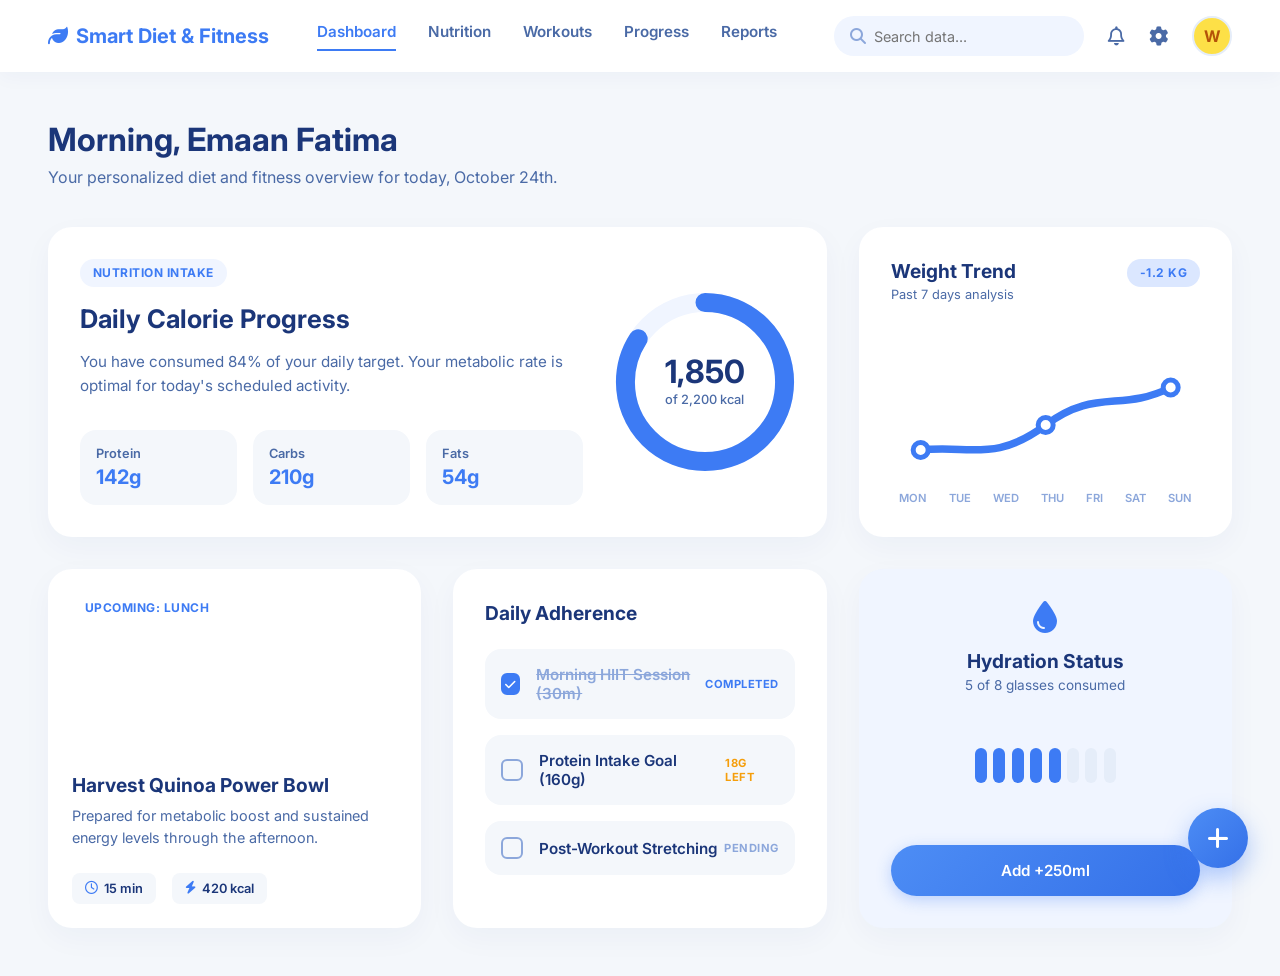
==== frontend/dashboard.html @ 9cf8b8e8 "Initial commit" ====
<!DOCTYPE html>
<html lang="en">
<head>
    <meta charset="UTF-8">
    <meta name="viewport" content="width=device-width, initial-scale=1.0">
    <title>Dashboard - Smart Diet & Fitness</title>
    
    <!-- Inter Font -->
    <link rel="preconnect" href="https://fonts.googleapis.com">
    <link rel="preconnect" href="https://fonts.gstatic.com" crossorigin>
    <link href="https://fonts.googleapis.com/css2?family=Inter:wght@400;500;600;700&display=swap" rel="stylesheet">
    
    <!-- FontAwesome for Icons -->
    <link rel="stylesheet" href="https://cdnjs.cloudflare.com/ajax/libs/font-awesome/6.4.0/css/all.min.css">

    <style>
        :root {
            /* Color Palette from previous designs */
            --bg-body: #f4f7fb;
            --text-dark: #1b3679;
            --text-medium: #4a6aa6;
            --text-light: #8ca7db;
            --primary-blue: #3d7bf4;
            --primary-blue-hover: #2960cc;
            --input-bg: #f0f5ff;
            --bg-right: #ffffff;
            --border-light: #e5edf9;
            
            /* Gradients */
            --btn-gradient: linear-gradient(135deg, #4d8df5 0%, #3470e8 100%);
            --btn-gradient-hover: linear-gradient(135deg, #3d7bf4 0%, #2056c7 100%);
        }

        * {
            margin: 0;
            padding: 0;
            box-sizing: border-box;
            font-family: 'Inter', sans-serif;
        }

        body {
            background-color: var(--bg-body);
            color: var(--text-dark);
            min-height: 100vh;
            overflow-x: hidden;
        }

        /* --- Animations --- */
        .fade-in {
            opacity: 0;
            transform: translateY(20px);
            transition: opacity 0.8s ease, transform 0.8s ease;
        }

        .fade-in.visible {
            opacity: 1;
            transform: translateY(0);
        }

        .delay-1 { transition-delay: 0.1s; }
        .delay-2 { transition-delay: 0.2s; }
        .delay-3 { transition-delay: 0.3s; }
        .delay-4 { transition-delay: 0.4s; }

        /* --- Navbar --- */
        .navbar {
            background-color: var(--bg-right);
            padding: 1rem 3rem;
            display: flex;
            align-items: center;
            justify-content: space-between;
            box-shadow: 0 4px 20px rgba(27, 54, 121, 0.04);
            position: sticky;
            top: 0;
            z-index: 100;
        }

        .nav-left {
            display: flex;
            align-items: center;
            gap: 3rem;
        }

        .logo {
            font-size: 1.25rem;
            font-weight: 700;
            color: var(--primary-blue);
            display: flex;
            align-items: center;
            gap: 0.5rem;
        }

        .nav-links {
            display: flex;
            gap: 2rem;
        }

        .nav-links a {
            text-decoration: none;
            color: var(--text-medium);
            font-weight: 600;
            font-size: 0.95rem;
            transition: color 0.3s ease;
            padding-bottom: 0.5rem;
            border-bottom: 2px solid transparent;
        }

        .nav-links a:hover {
            color: var(--primary-blue);
        }

        .nav-links a.active {
            color: var(--primary-blue);
            border-bottom: 2px solid var(--primary-blue);
        }

        .nav-right {
            display: flex;
            align-items: center;
            gap: 1.5rem;
        }

        .search-bar {
            position: relative;
        }

        .search-bar i {
            position: absolute;
            left: 1rem;
            top: 50%;
            transform: translateY(-50%);
            color: var(--text-light);
        }

        .search-bar input {
            background-color: var(--input-bg);
            border: none;
            padding: 0.7rem 1rem 0.7rem 2.5rem;
            border-radius: 50px;
            font-size: 0.9rem;
            color: var(--text-dark);
            outline: none;
            width: 250px;
            transition: all 0.3s ease;
        }

        .search-bar input:focus {
            background-color: #fff;
            box-shadow: 0 0 0 2px var(--primary-blue);
        }

        .icon-btn {
            background: none;
            border: none;
            font-size: 1.2rem;
            color: var(--text-medium);
            cursor: pointer;
            transition: color 0.3s ease;
        }

        .icon-btn:hover {
            color: var(--primary-blue);
        }

        .user-avatar {
            width: 40px;
            height: 40px;
            border-radius: 50%;
            background-color: #fde047;
            display: flex;
            align-items: center;
            justify-content: center;
            color: #b45309;
            font-weight: 700;
            border: 2px solid var(--border-light);
            cursor: pointer;
        }

        /* --- Main Dashboard Content --- */
        .dashboard-container {
            padding: 3rem;
            max-width: 1400px;
            margin: 0 auto;
        }

        .page-header {
            margin-bottom: 2.5rem;
        }

        .page-header h1 {
            font-size: 2rem;
            font-weight: 700;
            margin-bottom: 0.5rem;
        }

        .page-header p {
            color: var(--text-medium);
            font-size: 1rem;
        }

        /* --- Grid Layout --- */
        .grid-container {
            display: grid;
            grid-template-columns: repeat(3, 1fr);
            gap: 2rem;
        }

        /* Card Base Styles */
        .card {
            background-color: var(--bg-right);
            border-radius: 24px;
            padding: 2rem;
            box-shadow: 0 10px 30px rgba(27, 54, 121, 0.04);
            display: flex;
            flex-direction: column;
            position: relative;
        }

        .card-wide {
            grid-column: span 2;
        }

        .badge {
            background-color: var(--input-bg);
            color: var(--primary-blue);
            font-size: 0.75rem;
            font-weight: 700;
            text-transform: uppercase;
            padding: 0.4rem 0.8rem;
            border-radius: 50px;
            display: inline-block;
            margin-bottom: 1rem;
            letter-spacing: 0.5px;
            width: fit-content;
        }

        /* --- Daily Calorie Card (Wide) --- */
        .calorie-content {
            display: flex;
            justify-content: space-between;
            align-items: center;
            height: 100%;
        }

        .calorie-info {
            flex: 1;
            padding-right: 2rem;
        }

        .calorie-info h2 {
            font-size: 1.6rem;
            margin-bottom: 1rem;
        }

        .calorie-info p {
            color: var(--text-medium);
            font-size: 0.95rem;
            line-height: 1.6;
            margin-bottom: 2rem;
        }

        .macros-grid {
            display: flex;
            gap: 1rem;
        }

        .macro-box {
            background-color: var(--bg-body);
            padding: 1rem;
            border-radius: 16px;
            flex: 1;
        }

        .macro-box span {
            display: block;
            font-size: 0.8rem;
            color: var(--text-medium);
            font-weight: 600;
            margin-bottom: 0.25rem;
        }

        .macro-box strong {
            font-size: 1.25rem;
            color: var(--primary-blue);
        }

        /* Circular Progress SVG */
        .chart-container {
            width: 180px;
            height: 180px;
            position: relative;
        }

        .circular-chart {
            display: block;
            margin: 0 auto;
            max-width: 100%;
            max-height: 250px;
        }

        .circle-bg {
            fill: none;
            stroke: var(--input-bg);
            stroke-width: 3.8;
        }

        .circle {
            fill: none;
            stroke-width: 3.8;
            stroke-linecap: round;
            stroke: var(--primary-blue);
            stroke-dasharray: 0, 100;
            transition: stroke-dasharray 1.5s cubic-bezier(0.25, 1, 0.5, 1);
        }

        .chart-text {
            position: absolute;
            top: 50%;
            left: 50%;
            transform: translate(-50%, -50%);
            text-align: center;
        }

        .chart-text .val {
            font-size: 2rem;
            font-weight: 700;
            color: var(--text-dark);
            display: block;
            line-height: 1;
        }

        .chart-text .lbl {
            font-size: 0.8rem;
            color: var(--text-medium);
            font-weight: 500;
        }

        /* --- Weight Trend Card --- */
        .weight-header {
            display: flex;
            justify-content: space-between;
            align-items: flex-start;
            margin-bottom: 2rem;
        }

        .weight-header h3 {
            font-size: 1.2rem;
            margin-bottom: 0.25rem;
        }

        .weight-header p {
            font-size: 0.8rem;
            color: var(--text-medium);
        }

        .weight-chart-wrapper {
            flex: 1;
            display: flex;
            flex-direction: column;
            justify-content: flex-end;
        }

        .chart-x-axis {
            display: flex;
            justify-content: space-between;
            margin-top: 1rem;
            padding: 0 0.5rem;
        }

        .chart-x-axis span {
            font-size: 0.7rem;
            font-weight: 600;
            color: var(--text-light);
        }

        /* --- Upcoming Meal Card --- */
        .meal-card {
            padding: 0;
            overflow: hidden;
        }

        .meal-img {
            height: 180px;
            background: url('https://images.unsplash.com/photo-1546069901-ba9599a7e63c?auto=format&fit=crop&w=600&q=80') center/cover;
            position: relative;
        }

        .meal-img .badge {
            position: absolute;
            top: 1.5rem;
            left: 1.5rem;
            background-color: rgba(255, 255, 255, 0.9);
            margin: 0;
        }

        .meal-info {
            padding: 1.5rem;
        }

        .meal-info h3 {
            font-size: 1.2rem;
            margin-bottom: 0.5rem;
        }

        .meal-info p {
            font-size: 0.9rem;
            color: var(--text-medium);
            line-height: 1.5;
            margin-bottom: 1.5rem;
        }

        .meal-tags {
            display: flex;
            gap: 1rem;
        }

        .meal-tag {
            display: flex;
            align-items: center;
            gap: 0.4rem;
            font-size: 0.8rem;
            font-weight: 600;
            color: var(--text-dark);
            background-color: var(--bg-body);
            padding: 0.5rem 0.8rem;
            border-radius: 8px;
        }

        .meal-tag i { color: var(--primary-blue); }

        /* --- Adherence Card --- */
        .card-title {
            font-size: 1.2rem;
            margin-bottom: 1.5rem;
        }

        .task-list {
            display: flex;
            flex-direction: column;
            gap: 1rem;
        }

        .task-item {
            display: flex;
            align-items: center;
            justify-content: space-between;
            padding: 1rem;
            background-color: var(--bg-body);
            border-radius: 16px;
            transition: background-color 0.3s ease;
        }

        .task-item:hover {
            background-color: var(--input-bg);
        }

        .task-left {
            display: flex;
            align-items: center;
            gap: 1rem;
        }

        /* Custom Checkbox */
        .custom-checkbox {
            appearance: none;
            width: 22px;
            height: 22px;
            border: 2px solid var(--text-light);
            border-radius: 6px;
            cursor: pointer;
            position: relative;
            transition: all 0.2s ease;
        }

        .custom-checkbox:checked {
            background-color: var(--primary-blue);
            border-color: var(--primary-blue);
        }

        .custom-checkbox:checked::after {
            content: '\f00c';
            font-family: 'FontAwesome';
            color: white;
            font-size: 12px;
            position: absolute;
            top: 50%;
            left: 50%;
            transform: translate(-50%, -50%);
        }

        .task-name {
            font-weight: 600;
            font-size: 0.95rem;
            transition: color 0.3s;
        }

        .task-item input:checked ~ .task-name {
            color: var(--text-light);
            text-decoration: line-through;
        }

        .task-status {
            font-size: 0.7rem;
            font-weight: 700;
            text-transform: uppercase;
            letter-spacing: 0.5px;
        }

        .status-completed { color: var(--primary-blue); }
        .status-pending { color: var(--text-light); }
        .status-warn { color: #f59e0b; }

        /* --- Hydration Card --- */
        .hydration-card {
            background-color: var(--input-bg);
            text-align: center;
            display: flex;
            flex-direction: column;
            align-items: center;
            justify-content: space-between;
        }

        .drop-icon {
            font-size: 2rem;
            color: var(--primary-blue);
            margin-bottom: 1rem;
        }

        .hydration-info h3 {
            font-size: 1.2rem;
            margin-bottom: 0.25rem;
        }
        
        .hydration-info p {
            font-size: 0.85rem;
            color: var(--text-medium);
            margin-bottom: 1.5rem;
        }

        .water-pills {
            display: flex;
            gap: 0.4rem;
            margin-bottom: 2rem;
        }

        .water-pill {
            width: 12px;
            height: 35px;
            border-radius: 10px;
            background-color: var(--border-light);
            transition: background-color 0.3s ease;
        }

        .water-pill.filled {
            background-color: var(--primary-blue);
        }

        /* Super Smooth Button styles (Match from previous) */
        .btn-add {
            width: 100%;
            padding: 1rem;
            border: none;
            background: var(--btn-gradient);
            color: white;
            font-size: 0.95rem;
            font-weight: 600;
            cursor: pointer;
            border-radius: 50px; /* Pilled initially */
            box-shadow: 0 4px 15px rgba(61, 123, 244, 0.3);
            transition: all 0.4s cubic-bezier(0.25, 1, 0.5, 1);
        }

        .btn-add:hover {
            background: var(--btn-gradient-hover);
            border-radius: 12px; /* Morphs to rounded rectangle */
            box-shadow: 0 8px 25px rgba(61, 123, 244, 0.4);
            transform: translateY(-2px);
        }

        .btn-add:active {
            transform: translateY(0);
            box-shadow: 0 2px 10px rgba(61, 123, 244, 0.3);
        }

        /* --- FAB --- */
        .fab {
            position: fixed;
            bottom: 2rem;
            right: 2rem;
            width: 60px;
            height: 60px;
            border-radius: 50%;
            background: var(--btn-gradient);
            color: white;
            display: flex;
            align-items: center;
            justify-content: center;
            font-size: 1.5rem;
            box-shadow: 0 10px 25px rgba(61, 123, 244, 0.4);
            cursor: pointer;
            border: none;
            transition: all 0.3s ease;
            z-index: 100;
        }

        .fab:hover {
            transform: scale(1.1) rotate(90deg);
        }

        /* --- Responsive Design --- */
        @media (max-width: 1100px) {
            .grid-container {
                grid-template-columns: repeat(2, 1fr);
            }
            .card-wide {
                grid-column: span 2;
            }
        }

        @media (max-width: 768px) {
            .nav-links, .search-bar { display: none; }
            .grid-container {
                grid-template-columns: 1fr;
            }
            .card-wide {
                grid-column: span 1;
            }
            .calorie-content {
                flex-direction: column;
                gap: 2rem;
                text-align: center;
            }
            .calorie-info { padding-right: 0; }
            .dashboard-container { padding: 1.5rem; }
        }
    </style>
</head>
<body>

    <!-- Navbar -->
    <nav class="navbar fade-in">
        <div class="nav-left">
            <div class="logo">
                <i class="fa-solid fa-leaf"></i> Smart Diet & Fitness
            </div>
            <div class="nav-links">
                <a href="dashboard.html" class="active">Dashboard</a>
                <a href="nutrition.html">Nutrition</a>
                <a href="workouts.html">Workouts</a>
                <a href="progress.html">Progress</a>
                <a href="reports.html">Reports</a>
            </div>
        </div>
        <div class="nav-right">
            <div class="search-bar">
                <i class="fa-solid fa-magnifying-glass"></i>
                <input type="text" placeholder="Search data...">
            </div>
            <button class="icon-btn" onclick="window.location.href='notification.html'"><i class="fa-regular fa-bell"></i></button>
            <button class="icon-btn" onclick="window.location.href='settings.html'"><i class="fa-solid fa-gear"></i></button>
            <div class="user-avatar" onclick="window.location.href='achievements.html'">W</div>
        </div>
    </nav>

    <!-- Main Content -->
    <main class="dashboard-container">
        
        <div class="page-header fade-in delay-1">
            <h1>Morning, Emaan Fatima</h1>
            <p>Your personalized diet and fitness overview for today, October 24th.</p>
        </div>

        <div class="grid-container">
            
            <!-- Card 1: Calorie Progress -->
            <div class="card card-wide fade-in delay-1">
                <div class="calorie-content">
                    <div class="calorie-info">
                        <span class="badge">Nutrition Intake</span>
                        <h2>Daily Calorie Progress</h2>
                        <p>You have consumed 84% of your daily target. Your metabolic rate is optimal for today's scheduled activity.</p>
                        
                        <div class="macros-grid">
                            <div class="macro-box">
                                <span>Protein</span>
                                <strong>142g</strong>
                            </div>
                            <div class="macro-box">
                                <span>Carbs</span>
                                <strong>210g</strong>
                            </div>
                            <div class="macro-box">
                                <span>Fats</span>
                                <strong>54g</strong>
                            </div>
                        </div>
                    </div>
                    
                    <div class="chart-container">
                        <svg viewBox="0 0 36 36" class="circular-chart">
                            <path class="circle-bg" d="M18 2.0845 a 15.9155 15.9155 0 0 1 0 31.831 a 15.9155 15.9155 0 0 1 0 -31.831" />
                            <path class="circle" id="calorieCircle" stroke-dasharray="0, 100" d="M18 2.0845 a 15.9155 15.9155 0 0 1 0 31.831 a 15.9155 15.9155 0 0 1 0 -31.831" />
                        </svg>
                        <div class="chart-text">
                            <span class="val">1,850</span>
                            <span class="lbl">of 2,200 kcal</span>
                        </div>
                    </div>
                </div>
            </div>

            <!-- Card 2: Weight Trend -->
            <div class="card fade-in delay-2">
                <div class="weight-header">
                    <div>
                        <h3>Weight Trend</h3>
                        <p>Past 7 days analysis</p>
                    </div>
                    <span class="badge" style="background-color: #dbe7ff;">-1.2 kg</span>
                </div>
                <div class="weight-chart-wrapper">
                    <!-- Simple SVG Sparkline Chart -->
                    <svg viewBox="0 0 100 40" style="width: 100%; height: 100px; overflow: visible;">
                        <path d="M0,30 C20,28 30,35 50,20 C70,5 80,15 100,5" fill="none" stroke="var(--primary-blue)" stroke-width="3" stroke-linecap="round"/>
                        <!-- Data Points -->
                        <circle cx="0" cy="30" r="3" fill="#fff" stroke="var(--primary-blue)" stroke-width="2"/>
                        <circle cx="50" cy="20" r="3" fill="#fff" stroke="var(--primary-blue)" stroke-width="2"/>
                        <circle cx="100" cy="5" r="3" fill="#fff" stroke="var(--primary-blue)" stroke-width="2"/>
                    </svg>
                    <div class="chart-x-axis">
                        <span>MON</span><span>TUE</span><span>WED</span><span>THU</span><span>FRI</span><span>SAT</span><span>SUN</span>
                    </div>
                </div>
            </div>

            <!-- Card 3: Upcoming Meal -->
            <div class="card meal-card fade-in delay-3">
                <div class="meal-img">
                    <span class="badge">Upcoming: Lunch</span>
                </div>
                <div class="meal-info">
                    <h3>Harvest Quinoa Power Bowl</h3>
                    <p>Prepared for metabolic boost and sustained energy levels through the afternoon.</p>
                    <div class="meal-tags">
                        <div class="meal-tag"><i class="fa-regular fa-clock"></i> 15 min</div>
                        <div class="meal-tag"><i class="fa-solid fa-bolt"></i> 420 kcal</div>
                    </div>
                </div>
            </div>

            <!-- Card 4: Daily Adherence -->
            <div class="card fade-in delay-3">
                <h3 class="card-title">Daily Adherence</h3>
                <div class="task-list">
                    <label class="task-item">
                        <div class="task-left">
                            <input type="checkbox" class="custom-checkbox" checked>
                            <span class="task-name">Morning HIIT Session (30m)</span>
                        </div>
                        <span class="task-status status-completed">Completed</span>
                    </label>

                    <label class="task-item">
                        <div class="task-left">
                            <input type="checkbox" class="custom-checkbox">
                            <span class="task-name">Protein Intake Goal (160g)</span>
                        </div>
                        <span class="task-status status-warn">18g Left</span>
                    </label>

                    <label class="task-item">
                        <div class="task-left">
                            <input type="checkbox" class="custom-checkbox">
                            <span class="task-name">Post-Workout Stretching</span>
                        </div>
                        <span class="task-status status-pending">Pending</span>
                    </label>
                </div>
            </div>

            <!-- Card 5: Hydration Status -->
            <div class="card hydration-card fade-in delay-4">
                <div class="hydration-info">
                    <i class="fa-solid fa-droplet drop-icon"></i>
                    <h3>Hydration Status</h3>
                    <p><span id="waterCount">5</span> of 8 glasses consumed</p>
                </div>
                
                <div class="water-pills" id="waterPills">
                    <div class="water-pill filled"></div>
                    <div class="water-pill filled"></div>
                    <div class="water-pill filled"></div>
                    <div class="water-pill filled"></div>
                    <div class="water-pill filled"></div>
                    <div class="water-pill"></div>
                    <div class="water-pill"></div>
                    <div class="water-pill"></div>
                </div>

                <button class="btn-add" onclick="addWater()">Add +250ml</button>
            </div>

        </div>
    </main>

    <!-- Floating Action Button -->
    <button class="fab fade-in delay-4" title="Quick Add">
        <i class="fa-solid fa-plus"></i>
    </button>

    <!-- Scripts -->
    <script>
        document.addEventListener("DOMContentLoaded", () => {
            // 1. Entrance Animations
            setTimeout(() => {
                const elements = document.querySelectorAll('.fade-in');
                elements.forEach(el => {
                    el.classList.add('visible');
                });
            }, 100);

            // 2. Animate Circular Chart (84%)
            setTimeout(() => {
                const circle = document.getElementById('calorieCircle');
                // Format: "value, 100"
                circle.style.strokeDasharray = "84, 100";
            }, 500);
        });

        // 3. Hydration Tracker Logic
        let currentGlasses = 5;
        const maxGlasses = 8;

        function addWater() {
            if (currentGlasses < maxGlasses) {
                currentGlasses++;
                
                // Update Text
                document.getElementById('waterCount').innerText = currentGlasses;
                
                // Update Pills
                const pills = document.querySelectorAll('.water-pill');
                for (let i = 0; i < currentGlasses; i++) {
                    pills[i].classList.add('filled');
                }
            }
        }
    </script>

</body>
</html>
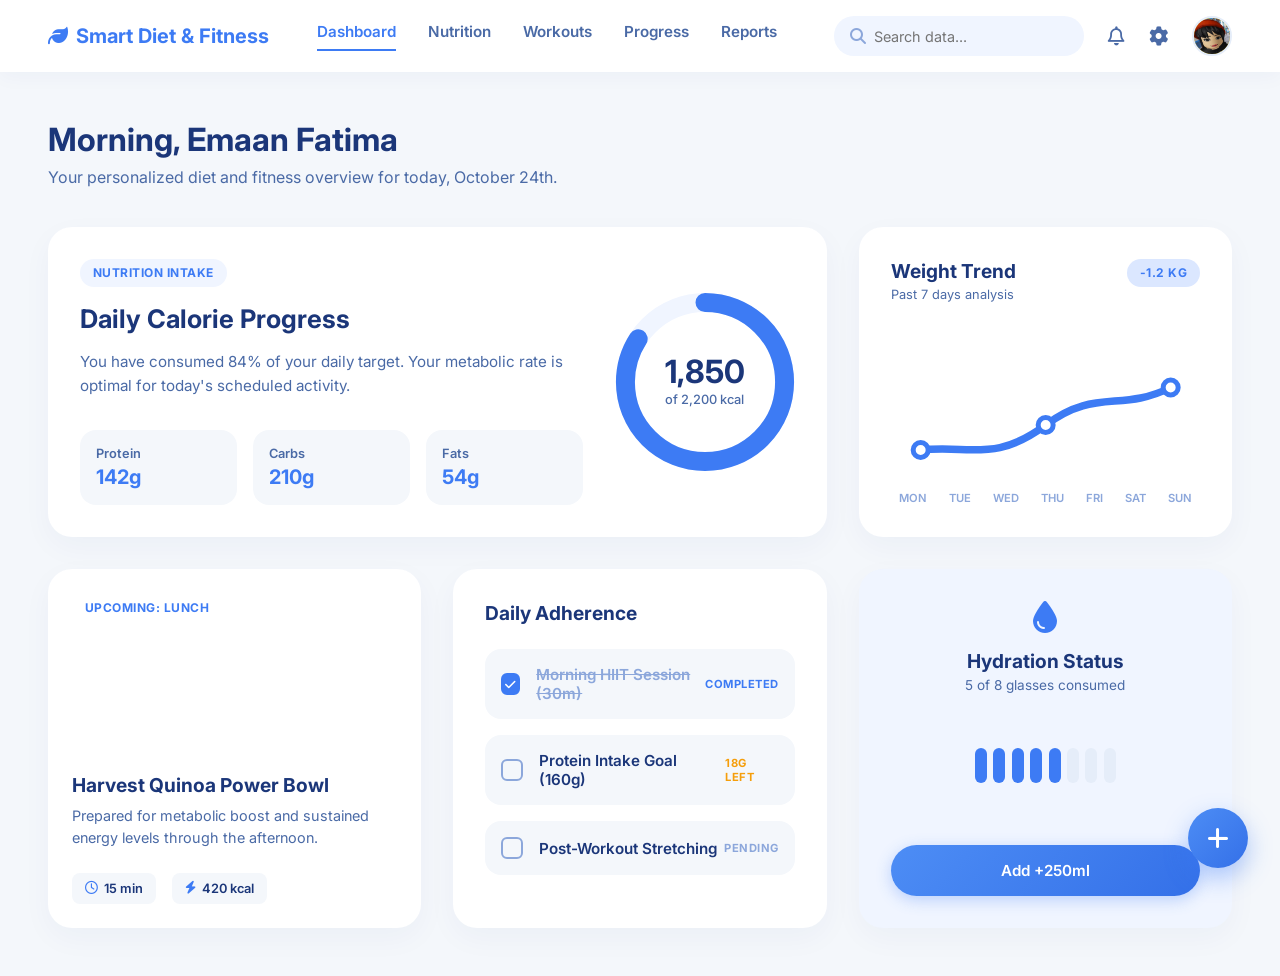
==== commit 183f1b0b: "new pfp changes" ====
--- a/frontend/dashboard.html
+++ b/frontend/dashboard.html
@@ -174,6 +174,14 @@
             font-weight: 700;
             border: 2px solid var(--border-light);
             cursor: pointer;
+        }
+
+        .user-avatar img {
+            width: 100%;
+            height: 100%;
+            object-fit: cover;
+            border-radius: 50%;
+            display: block;
         }
 
         /* --- Main Dashboard Content --- */
@@ -658,7 +666,7 @@
             </div>
             <button class="icon-btn" onclick="window.location.href='notification.html'"><i class="fa-regular fa-bell"></i></button>
             <button class="icon-btn" onclick="window.location.href='settings.html'"><i class="fa-solid fa-gear"></i></button>
-            <div class="user-avatar" onclick="window.location.href='achievements.html'">W</div>
+            <div class="user-avatar" onclick="window.location.href='achievements.html'"><img src="images/emo.png" alt="Profile"></div>
         </div>
     </nav>
 
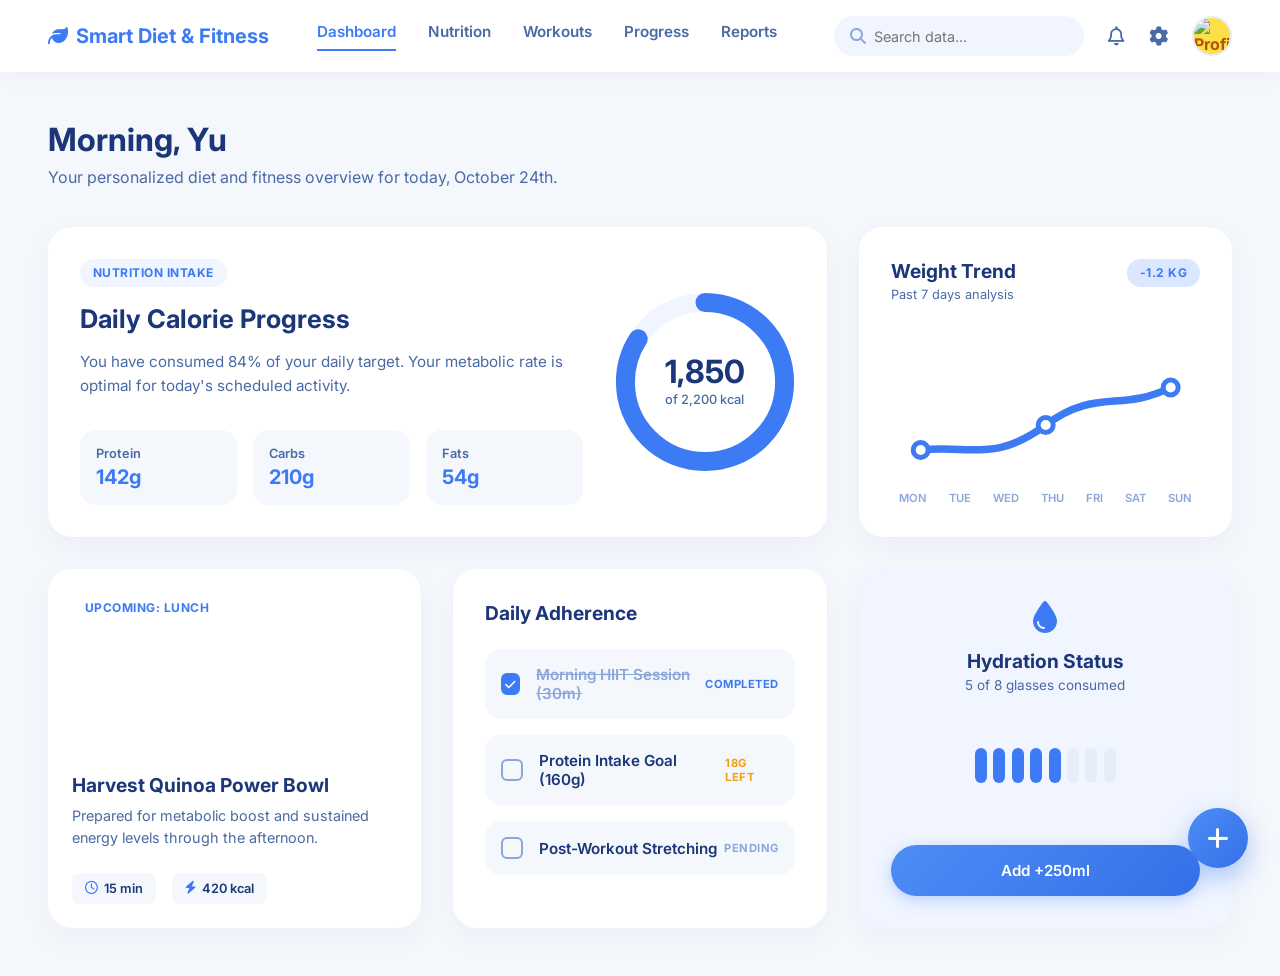
==== commit 538deb92: "n changed" ====
--- a/frontend/dashboard.html
+++ b/frontend/dashboard.html
@@ -674,7 +674,7 @@
     <main class="dashboard-container">
         
         <div class="page-header fade-in delay-1">
-            <h1>Morning, Emaan Fatima</h1>
+            <h1>Morning, Yu</h1>
             <p>Your personalized diet and fitness overview for today, October 24th.</p>
         </div>
 
